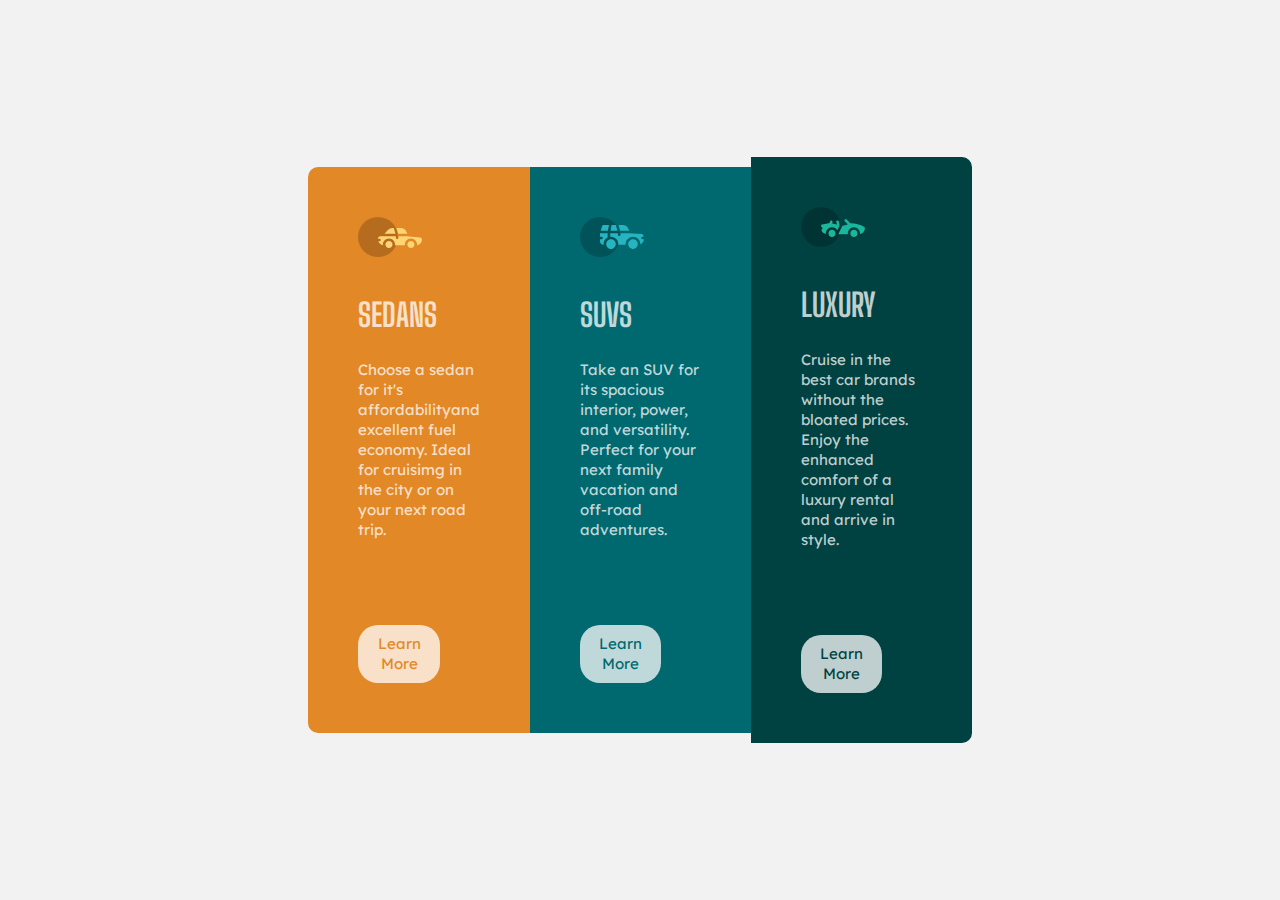
==== index.html @ 9448cfa9 "ZuriI4G Layout" ====
<!DOCTYPE html>
<html lang="en">
  <head>
    <meta charset="UTF-8" />
    <meta http-equiv="X-UA-Compatible" content="IE=edge" />
    <meta name="viewport" content="width=device-width, initial-scale=1.0" />
    <link rel="preconnect" href="https://fonts.googleapis.com" />
    <link rel="preconnect" href="https://fonts.gstatic.com" crossorigin />
    <link
      href="https://fonts.googleapis.com/css2?family=Big+Shoulders+Display:wght@100&display=swap"
      rel="stylesheet"
    />
    <link href="https://fonts.googleapis.com/css2?family=Big+Shoulders+Display:wght@100&family=Lexend+Deca:wght@100;200&display=swap" rel="stylesheet">

    <link rel="stylesheet" href="indexcss.css" />
    <title>Index</title>
  </head>
  <body>
    <main>
      <div class="box1">
        <img src="icon-sedans.svg" alt="">
        <h1>SEDANS</h1>
        <p>
          Choose a sedan for it's affordabilityand excellent fuel economy. Ideal
          for cruisimg in the city or on your next road trip.
        </p>

        <p class="btns"><a href="" id="sed">Learn More</a></p>
      </div>
      <div class="box2">

        <img src="icon-suvs.svg" alt="">
        <h1>SUVS</h1>
        <p>
          Take an SUV for its spacious interior, power, and versatility. Perfect
          for your next family vacation and off-road adventures.
        </p>

        <p class="btns"><a href="" id="suv">Learn More</a></p>
      </div>
      <div class="box3">
        <img src="icon-luxury.svg" alt="">
        <h1>LUXURY</h1>
        <p>
          Cruise in the best car brands without the bloated prices. Enjoy the
          enhanced comfort of a luxury rental and arrive in style.
        </p>
        <p class="btns"><a href="" id="lux">Learn More</a></p>
      </div>
    </main>
  </body>
</html>
---- indexcss.css ----
* {
    margin: 0;
    box-sizing: border-box;
    padding: 0;
  }
  
   body {
    background-color: hsl(0, 0%, 95%);
  }
  
  main {
    width: 50%;
    height: 100vh;
    margin: auto;
    display: flex;
    justify-content: center;
    align-items: center;
  }
  .box1 {
    background-color: hsl(31, 77%, 52%);
    padding: 50px;
    border-top-left-radius: 10px;
    border-bottom-left-radius: 10px;
  }
  h1 {
    color: hsla(0, 0%, 100%, 0.75);
    font-family: "Big Shoulders Display", cursive;
    font-weight: 700;
    line-height: 90px;
    margin-top: 1px;
  }
  
  p {
    font-family: "Lexend Deca", sans-serif;
    color: hsla(0, 0%, 100%, 0.75);
    font-weight: 400;
    font-size: 15px;
    line-height: 20px;
  }
  
  .box2 {
    background-color: hsl(184, 100%, 22%);
    padding: 50px;
  }
  
  .box3 {
    background-color: hsl(179, 100%, 13%);
    padding: 50px;
    border-top-right-radius: 10px;
    border-bottom-right-radius: 10px;
  }
  
  .btns {
    text-align: center;
    background-color: hsla(0, 0%, 100%, 0.75);
    border: 1px solid transparent;
    border-radius: 20px;
    padding: 8px 18px;
    margin-top: 70%;
    margin-right: 40px;
  }
  #sed {
    color: hsl(31, 77%, 52%);
    text-decoration: none;
  }
  #suv {
    color: hsl(184, 100%, 22%);
    text-decoration: none;
  }
  #lux {
    color: hsl(179, 100%, 13%);
    text-decoration: none;
  }
  
  img {
    margin-bottom: 7%;
  }
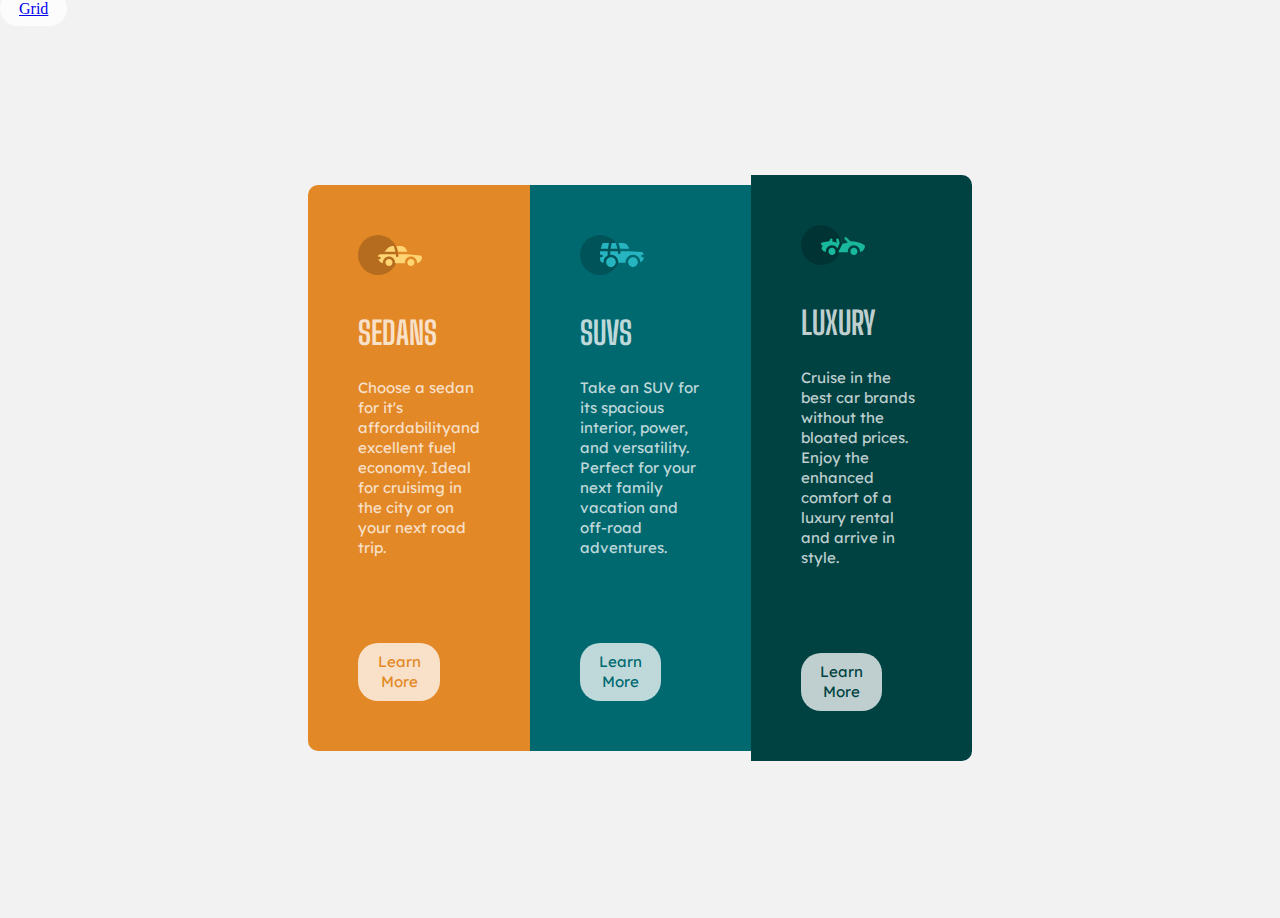
==== commit dbc67ab2: "Added links" ====
--- a/index.html
+++ b/index.html
@@ -15,7 +15,16 @@
     <link rel="stylesheet" href="indexcss.css" />
     <title>Index</title>
   </head>
+
   <body>
+
+    <header>
+      <a href="Grid.html" style="text-align: center;
+      background-color: hsla(0, 0%, 100%, 0.75);
+      border: 1px solid transparent;
+      border-radius: 20px;
+      padding: 8px 18px;"> Grid</a>
+    </header>
     <main>
       <div class="box1">
         <img src="icon-sedans.svg" alt="">
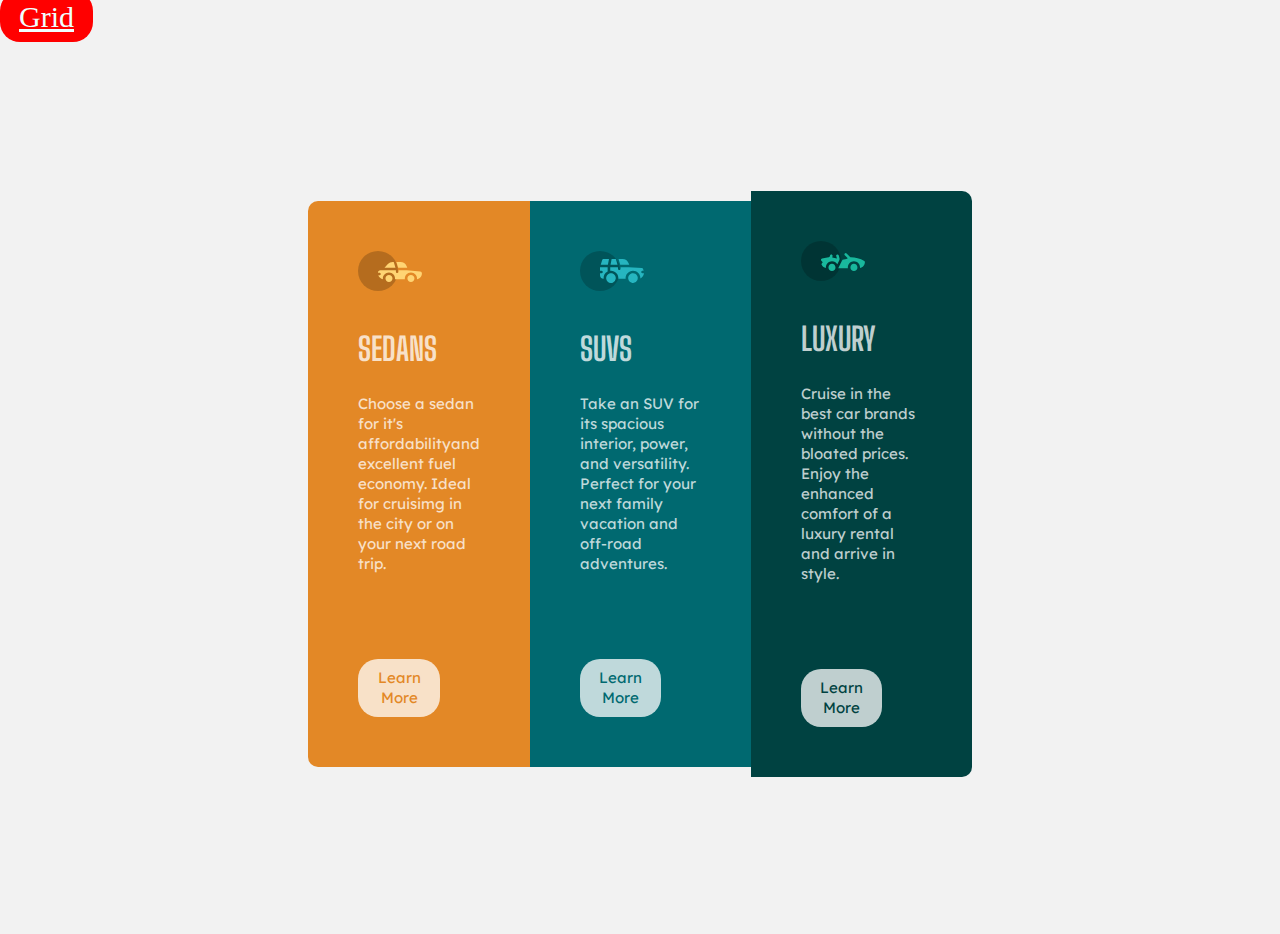
==== commit 5546fe8a: "new changes" ====
--- a/index.html
+++ b/index.html
@@ -20,10 +20,14 @@
 
     <header>
       <a href="Grid.html" style="text-align: center;
-      background-color: hsla(0, 0%, 100%, 0.75);
+      background-color: red;
+      color:azure;
       border: 1px solid transparent;
       border-radius: 20px;
-      padding: 8px 18px;"> Grid</a>
+      padding: 8px 18px;
+      font-size: 30px;
+      ;
+      "> Grid</a>
     </header>
     <main>
       <div class="box1">
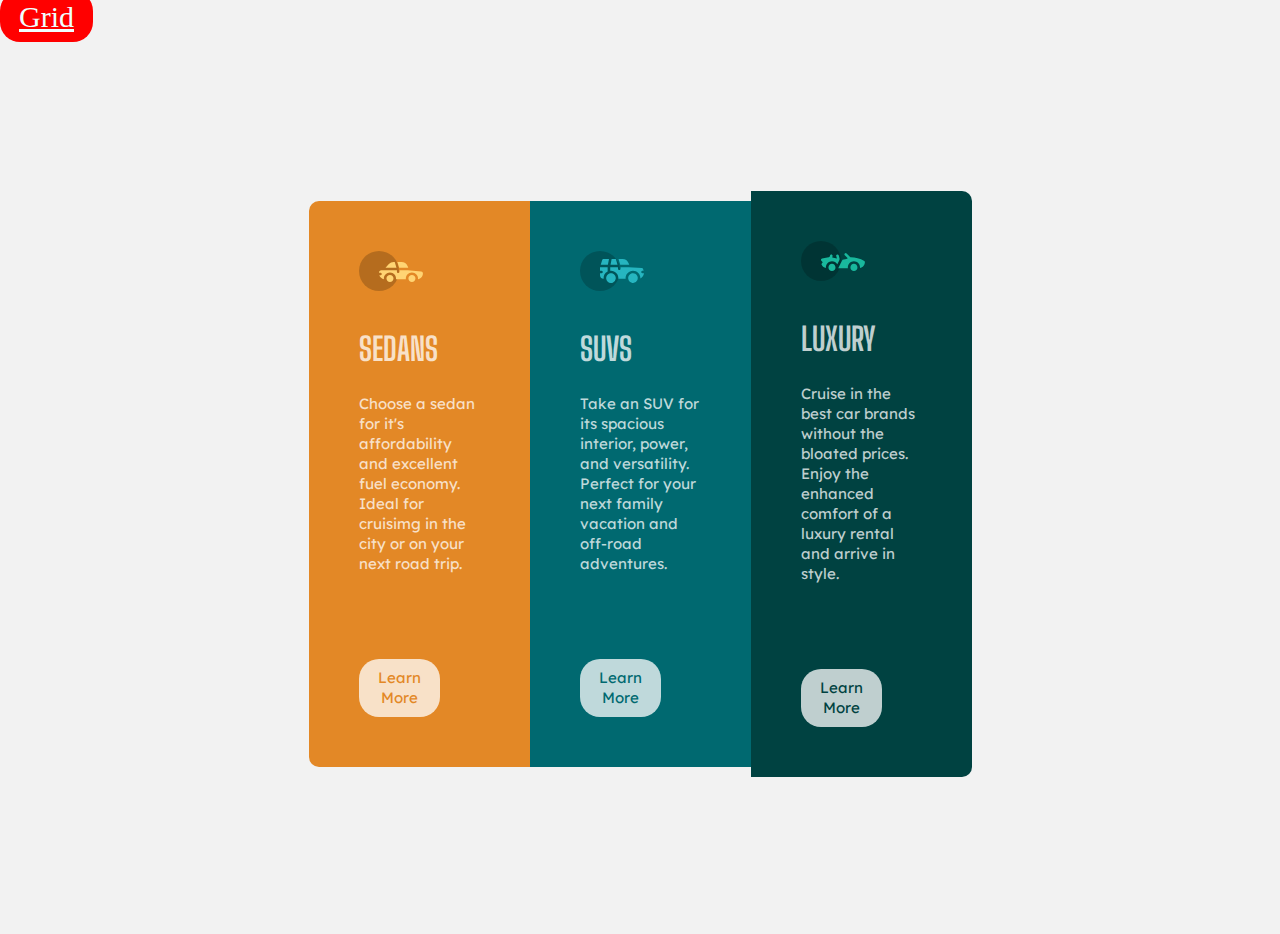
==== commit 55d4d1a2: "Update index.html" ====
--- a/index.html
+++ b/index.html
@@ -6,12 +6,9 @@
     <meta name="viewport" content="width=device-width, initial-scale=1.0" />
     <link rel="preconnect" href="https://fonts.googleapis.com" />
     <link rel="preconnect" href="https://fonts.gstatic.com" crossorigin />
-    <link
-      href="https://fonts.googleapis.com/css2?family=Big+Shoulders+Display:wght@100&display=swap"
-      rel="stylesheet"
-    />
-    <link href="https://fonts.googleapis.com/css2?family=Big+Shoulders+Display:wght@100&family=Lexend+Deca:wght@100;200&display=swap" rel="stylesheet">
-
+    <link href="https://fonts.googleapis.com/css2?family=Big+Shoulders+Display:wght@700&display=swap" rel="stylesheet">
+<link href="https://fonts.googleapis.com/css2?family=Lexend+Deca&display=swap" rel="stylesheet">
+ 
     <link rel="stylesheet" href="indexcss.css" />
     <title>Index</title>
   </head>
@@ -34,7 +31,7 @@
         <img src="icon-sedans.svg" alt="">
         <h1>SEDANS</h1>
         <p>
-          Choose a sedan for it's affordabilityand excellent fuel economy. Ideal
+          Choose a sedan for it's affordability and excellent fuel economy. Ideal
           for cruisimg in the city or on your next road trip.
         </p>
 
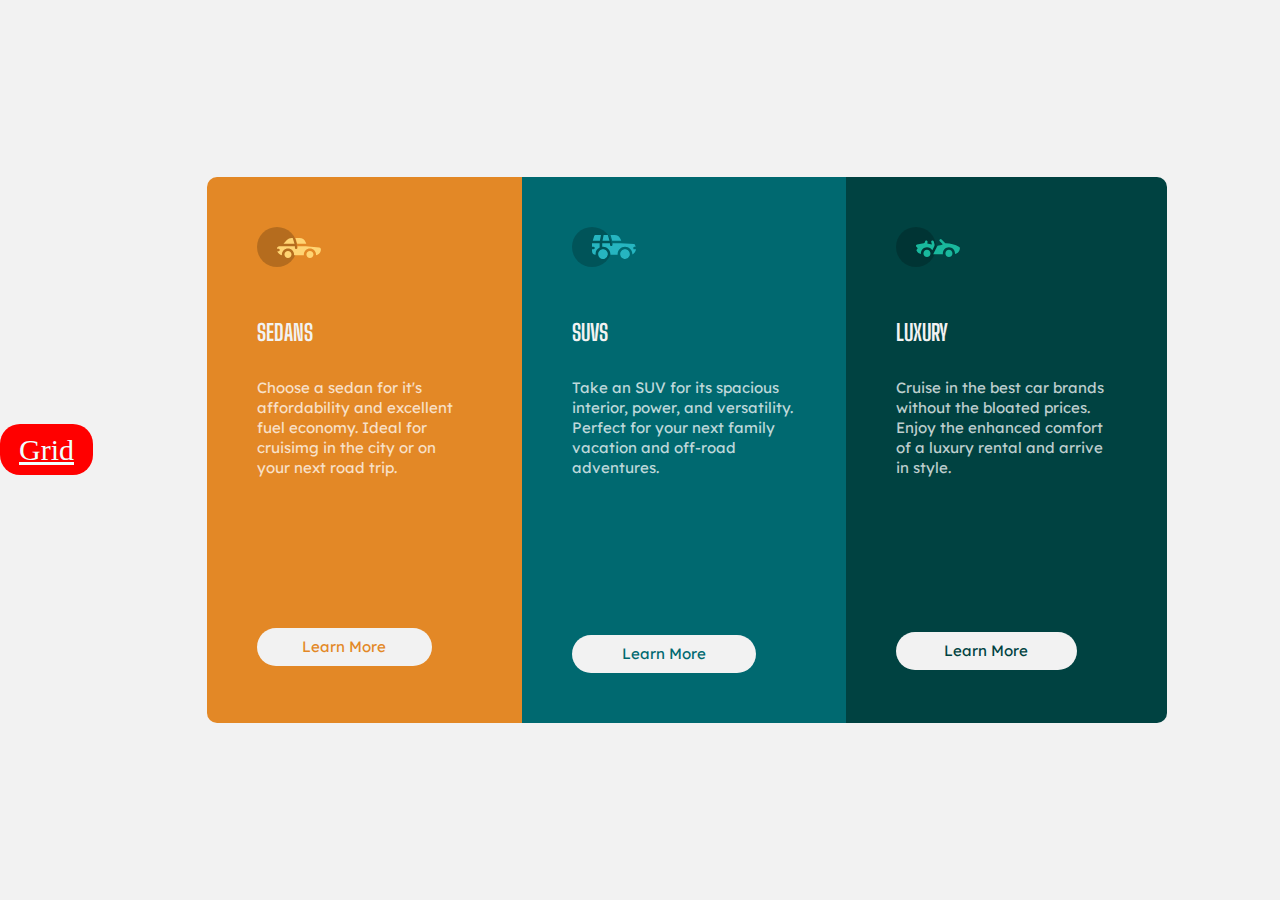
==== commit 0f50519d: "updated" ====
--- a/index.html
+++ b/index.html
@@ -23,13 +23,13 @@
       border-radius: 20px;
       padding: 8px 18px;
       font-size: 30px;
-      ;
+    
       "> Grid</a>
     </header>
     <main>
       <div class="box1">
         <img src="icon-sedans.svg" alt="">
-        <h1>SEDANS</h1>
+        <h2>SEDANS</h2>
         <p>
           Choose a sedan for it's affordability and excellent fuel economy. Ideal
           for cruisimg in the city or on your next road trip.
@@ -40,7 +40,7 @@
       <div class="box2">
 
         <img src="icon-suvs.svg" alt="">
-        <h1>SUVS</h1>
+        <h2>SUVS</h2>
         <p>
           Take an SUV for its spacious interior, power, and versatility. Perfect
           for your next family vacation and off-road adventures.
@@ -50,7 +50,7 @@
       </div>
       <div class="box3">
         <img src="icon-luxury.svg" alt="">
-        <h1>LUXURY</h1>
+        <h2>LUXURY</h2>
         <p>
           Cruise in the best car brands without the bloated prices. Enjoy the
           enhanced comfort of a luxury rental and arrive in style.
--- a/indexcss.css
+++ b/indexcss.css
@@ -1,3 +1,5 @@
+@media screen and (max-width: 1440px){
+  
 * {
     margin: 0;
     box-sizing: border-box;
@@ -6,15 +8,17 @@
   
    body {
     background-color: hsl(0, 0%, 95%);
+    min-height: 100vh;
+    display: flex;
+    align-items: center;
+    font-size: 15px;
   }
   
   main {
-    width: 50%;
-    height: 100vh;
+    display: flex;
+    width: 960px;
     margin: auto;
-    display: flex;
-    justify-content: center;
-    align-items: center;
+    
   }
   .box1 {
     background-color: hsl(31, 77%, 52%);
@@ -22,8 +26,8 @@
     border-top-left-radius: 10px;
     border-bottom-left-radius: 10px;
   }
-  h1 {
-    color: hsla(0, 0%, 100%, 0.75);
+  h2 {
+    color: hsl(0, 0%, 95%);
     font-family: "Big Shoulders Display", cursive;
     font-weight: 700;
     line-height: 90px;
@@ -52,7 +56,15 @@
   
   .btns {
     text-align: center;
-    background-color: hsla(0, 0%, 100%, 0.75);
+    background-color: hsl(0, 0%, 95%);
+    border: 1px solid transparent;
+    border-radius: 20px;
+    padding: 8px 18px;
+    margin-top: 70%;
+    margin-right: 40px;
+  }
+  a:active{
+    text-align: center;
     border: 1px solid transparent;
     border-radius: 20px;
     padding: 8px 18px;
@@ -76,5 +88,12 @@
     margin-bottom: 7%;
   }
   
-  
+}
+
+@media screen and (max-width:375px) {
+ body, main, div{ flex-direction: column;
+    
+  }
+
+}
   